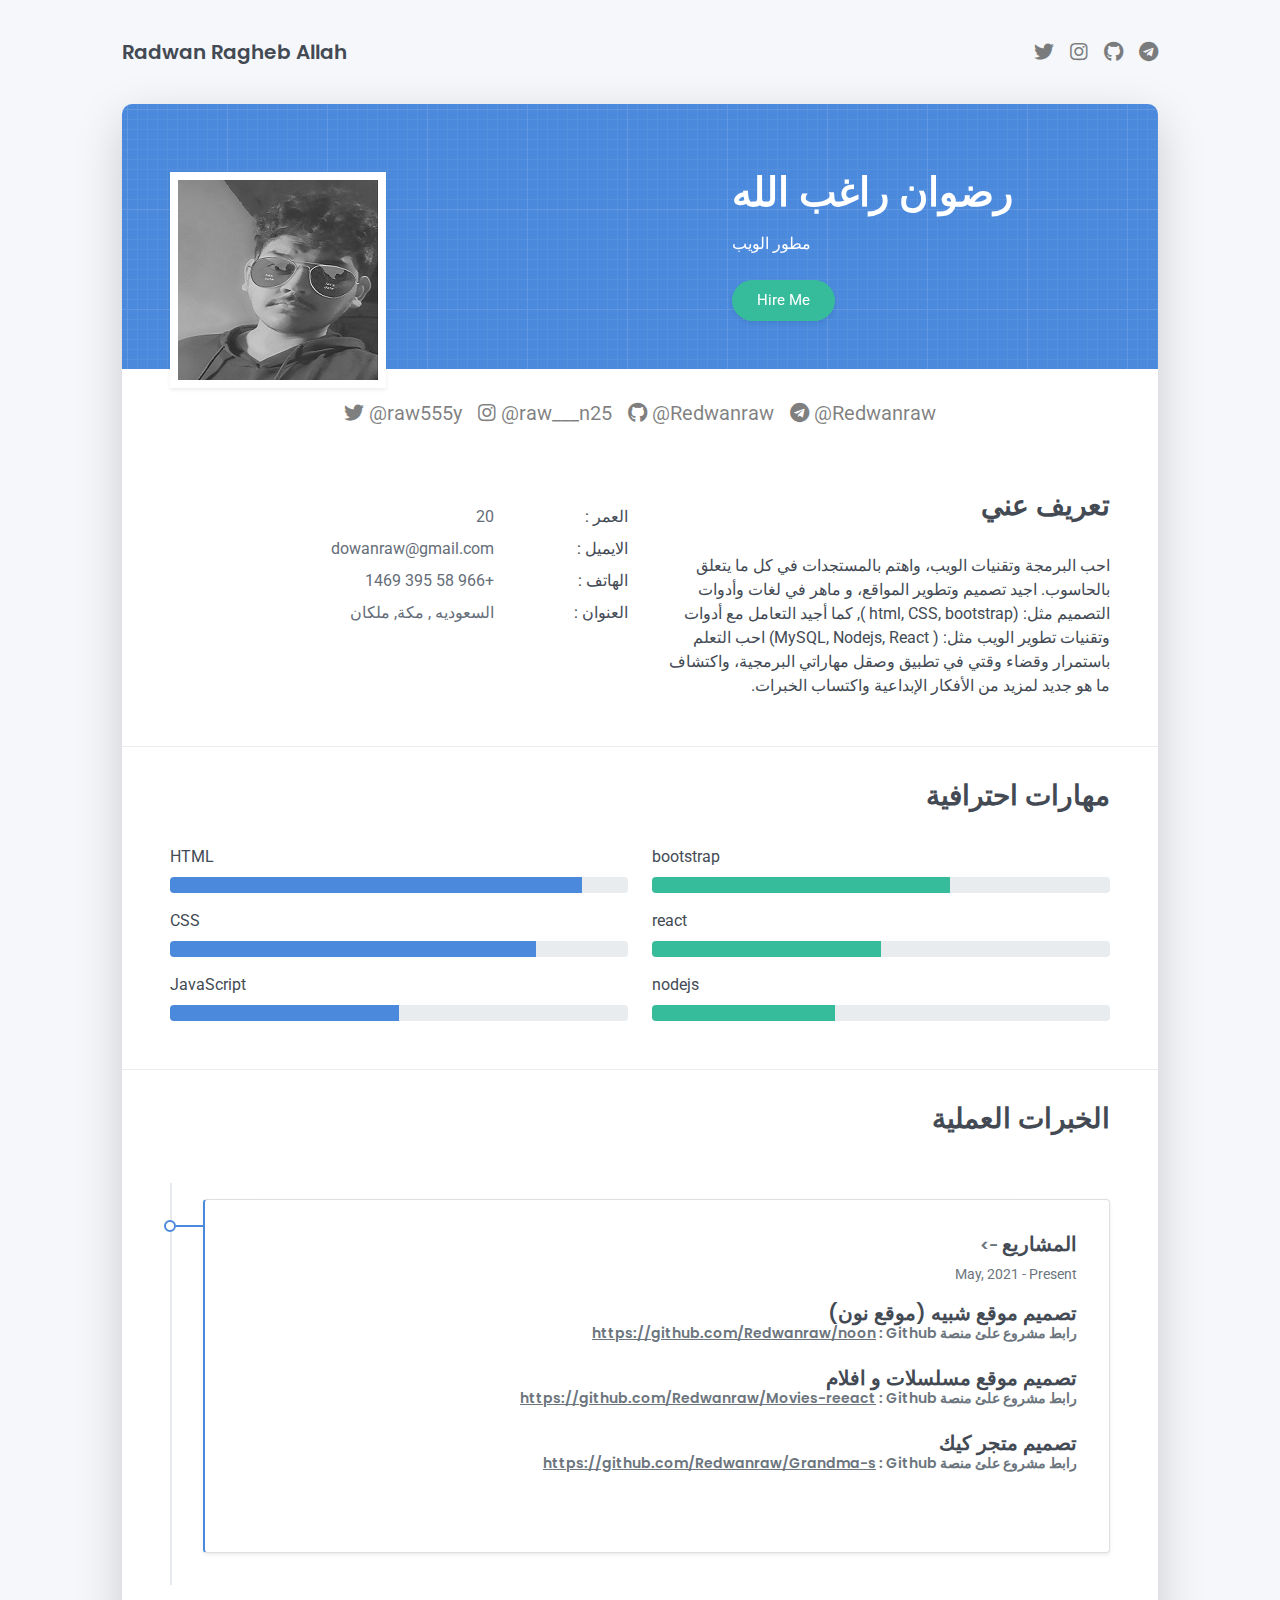
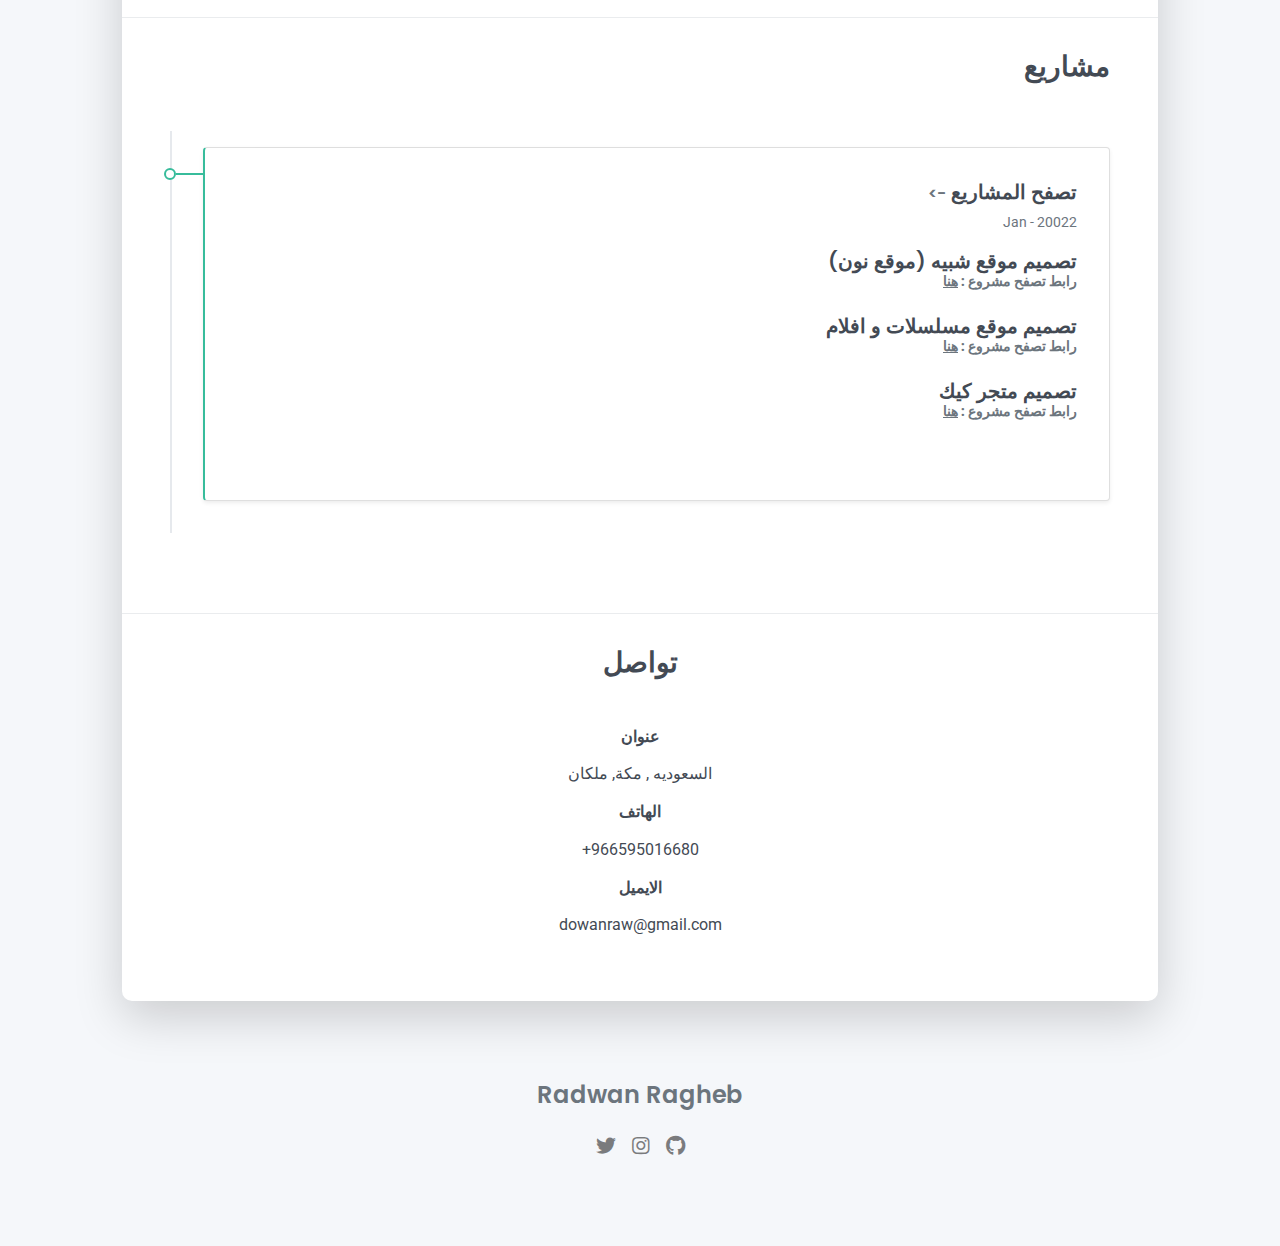
==== index.html @ 46ef8366 "abb 1" ====
<!DOCTYPE html>
<html lang="en-US">
  <head>
    <meta charset="UTF-8">
    <meta http-equiv="X-UA-Compatible" content="IE=edge">
    <meta name="viewport" content="width=device-width, initial-scale=1">
    <title>my cv</title>
    <link rel="preconnect" href="https://fonts.gstatic.com" crossorigin="crossorigin"/>
    <link rel="preload" as="style" href="https://fonts.googleapis.com/css2?family=Poppins:wght@600&amp;family=Roboto:wght@300;400;500;700&amp;display=swap"/>
    <link rel="stylesheet" href="https://fonts.googleapis.com/css2?family=Poppins:wght@600&amp;family=Roboto:wght@300;400;500;700&amp;display=swap" media="print" onload="this.media='all'"/>
    <noscript>
      <link rel="stylesheet" href="https://fonts.googleapis.com/css2?family=Poppins:wght@600&amp;family=Roboto:wght@300;400;500;700&amp;display=swap"/>
    </noscript>
    <link href="css/font-awesome/css/all.min.css?ver=1.2.0" rel="stylesheet">
    <link href="css/bootstrap.min.css?ver=1.2.0" rel="stylesheet">
    <link href="css/aos.css?ver=1.2.0" rel="stylesheet">
    <link href="css/main.css?ver=1.2.0" rel="stylesheet">
    <noscript>
      <style type="text/css">
        [data-aos] {
            opacity: 1 !important;
            transform: translate(0) scale(1) !important;
        }
      </style>
    </noscript>
  </head>
  <body id="top">
    <header class="d-print-none" >
      <div class="container text-center text-lg-left">
        <div class="py-3 clearfix">
          <h1 class="site-title mb-0">Radwan Ragheb Allah</h1>
          <div class="site-nav">
            <nav role="navigation">
              <ul class="nav justify-content-center">
                <li class="nav-item"><a class="nav-link" href="https://twitter.com/raw555y" title="Twitter"><i class="fab fa-twitter"></i><span class="menu-title sr-only">Twitter</span></a>
                </li>
                <li class="nav-item"><a class="nav-link" href="https://www.instagram.com/raw___n25" title="Instagram"><i class="fab fa-instagram"></i><span class="menu-title sr-only">Instagram</span></a>
                </li>
                <li class="nav-item"><a class="nav-link" href="https://github.com/Redwanraw" title="Github"><i
                      class="fab fa-github"></i><span class="menu-title sr-only">Github</span></a>
                </li>
                <li class="nav-item"><a class="nav-link" href="https://github.com/Redwanraw" title="Telegram"><i
                      class="fab fa-telegram"></i><span class="menu-title sr-only">Github</span></a>
                </li>
              </ul>
            </nav>
          </div>
        </div>
      </div>
    </header>
    <div class="page-content">
      <div class="container">
<div class="cover shadow-lg bg-white" >
  <div class="cover-bg p-3 p-lg-4 text-white">
    <div class="row">
      <div class="col-lg-4 col-md-5" >
        <div class="avatar hover-effect bg-white shadow-sm p-1"><img src="images/avatar.jpg" width="200" height="200"/></div>
      </div>
      <div class="col-md-4 offset-md-3 text-center text-md-start" dir="rtl">
        <h2 class="h1 mt-2" data-aos="fade-left" data-aos-delay="0">رضوان راغب الله</h2>
        <p data-aos="fade-left" data-aos-delay="100">مطور الويب</p>
        <div class="d-print-none" data-aos="fade-left" data-aos-delay="200">
          <a class="btn btn-success shadow-sm mt-1" href="#contact">Hire Me</a></div>
      </div>
    </div>
  </div>
  <br/>
            <div class=" clearfix" >
              <nav role="navigation">
                <ul class="nav justify-content-center">
                  <li class="nav-item"><a class="nav-link" href="https://twitter.com/raw555y" title="Twitter"><i
                        class="fab fa-twitter"></i> @raw555y<span class="menu-title sr-only">Twitter</span></a>
                  </li>
                  <li class="nav-item"><a class="nav-link" href="https://www.instagram.com/raw___n25" title="Instagram"><i
                        class="fab fa-instagram"></i> @raw___n25<span class="menu-title sr-only">Instagram</span></a>
                  </li>
                  <li class="nav-item"><a class="nav-link" href="https://github.com/Redwanraw" title="Github"><i
                        class="fab fa-github"></i> @Redwanraw<span class="menu-title sr-only">Github</span></a>
                  </li>
                  <li class="nav-item"><a class="nav-link" href="https://t.me/redwanraw" title="Telegram"><i
                        class="fab fa-telegram"></i> @Redwanraw<span class="menu-title sr-only">Github</span></a>
                  </li>
                </ul>
              </nav>
            </div>

  <div class="about-section pt-4 px-3 px-lg-4 mt-1" dir="rtl">
    <div class="row">
      <div class="col-md-6">
        <h2 class="h3 mb-3">تعريف عني</h2>
        <p>احب البرمجة وتقنيات الويب، واهتم بالمستجدات في كل ما يتعلق بالحاسوب.
        اجيد تصميم وتطوير المواقع، و ماهر في لغات وأدوات التصميم مثل: (html, CSS, bootstrap ),
        كما أجيد التعامل مع أدوات وتقنيات تطوير الويب مثل: ( MySQL, Nodejs, React) احب التعلم باستمرار وقضاء وقتي في
        تطبيق وصقل مهاراتي البرمجية، واكتشاف ما هو جديد لمزيد من الأفكار الإبداعية واكتساب الخبرات. </p>
      </div>
      <div class="col-md-5 offset-md-1" dir="rtl">
        <div class="row mt-2">
          <div class="col-sm-4">
            <div class="pb-1">العمر :</div>
          </div>
          <div class="col-sm-8">
            <div class="pb-1 text-secondary">20</div>
          </div>
          <div class="col-sm-4">
            <div class="pb-1">الايميل :</div>
          </div>
          <div class="col-sm-8">
            <div class="pb-1 text-secondary">dowanraw@gmail.com</div>
          </div>
          <div class="col-sm-4">
            <div class="pb-1"> الهاتف :</div>
          </div>
          <div class="col-sm-8">
            <div class="pb-1 text-secondary">+966 58 395 1469</div>
          </div>
          <div class="col-sm-4">
            <div class="pb-1"> العنوان :</div>
          </div>
          <div class="col-sm-8">
            <div class="pb-1 text-secondary">السعوديه , مكة, ملكان</div>
          </div>
        </div>
      </div>
    </div>
  </div>
  <hr class="d-print-none"/>
  <div class="skills-section px-3 px-lg-4">
    <h2 class="h3 mb-3" dir="rtl">مهارات احترافية</h2>
    <div class="row">
      <div class="col-md-6">
        <div class="mb-2"><span>HTML</span>
          <div class="progress my-1">
            <div class="progress-bar bg-primary" role="progressbar" data-aos="zoom-in-right" data-aos-delay="100" data-aos-anchor=".skills-section" style="width: 90%" aria-valuenow="90" aria-valuemin="0" aria-valuemax="100"></div>
          </div>
        </div>
        <div class="mb-2"><span>CSS</span>
          <div class="progress my-1">
            <div class="progress-bar bg-primary" role="progressbar" data-aos="zoom-in-right" data-aos-delay="200" data-aos-anchor=".skills-section" style="width: 80%" aria-valuenow="80" aria-valuemin="0" aria-valuemax="100"></div>
          </div>
        </div>
        <div class="mb-2"><span>JavaScript</span>
          <div class="progress my-1">
            <div class="progress-bar bg-primary" role="progressbar" data-aos="zoom-in-right" data-aos-delay="300" data-aos-anchor=".skills-section" style="width: 50%" aria-valuenow="50" aria-valuemin="0" aria-valuemax="100"></div>
          </div>
        </div>
      </div>
      <div class="col-md-6">
        <div class="mb-2"><span>bootstrap</span>
          <div class="progress my-1">
            <div class="progress-bar bg-success" role="progressbar" data-aos="zoom-in-right" data-aos-delay="400" data-aos-anchor=".skills-section" style="width: 65%" aria-valuenow="60" aria-valuemin="0" aria-valuemax="100"></div>
          </div>
        </div>
        <div class="mb-2"><span>react</span>
          <div class="progress my-1">
            <div class="progress-bar bg-success" role="progressbar" data-aos="zoom-in-right" data-aos-delay="500" data-aos-anchor=".skills-section" style="width: 50%" aria-valuenow="50" aria-valuemin="0" aria-valuemax="100"></div>
          </div>
        </div>
        <div class="mb-2"><span>nodejs</span>
          <div class="progress my-1">
            <div class="progress-bar bg-success" role="progressbar" data-aos="zoom-in-right" data-aos-delay="600" data-aos-anchor=".skills-section" style="width: 40%" aria-valuenow="40" aria-valuemin="0" aria-valuemax="100"></div>
          </div>
        </div>
      </div>
    </div>
  </div>
  <hr class="d-print-none"/>
  <div class="work-experience-section px-3 px-lg-4" dir="rtl">
    <h2 class="h3 mb-4">الخبرات العملية</h2>
    <div class="timeline">
      <div class="timeline-card timeline-card-primary card shadow-sm">
        <div class="card-body">
          <div class="h5 mb-1">المشاريع<span class="text-muted h6"> -></span></div>
          <div class="text-muted text-small mb-2">May, 2021 - Present</div>
          <div class="h5 mb-4">
                      تصميم موقع شبيه (موقع نون) 
                      
                      <div class="text-muted text-small ">  رابط مشروع علئ منصة Github :
                        <a class="text-muted text-small" href="https://github.com/Redwanraw/noon"
                        dir="ltr">https://github.com/Redwanraw/noon</a>
                      </div>
                      <br />
                      تصميم موقع مسلسلات و افلام 
                      <div class="text-muted text-small ">رابط مشروع علئ منصة Github :
                      <a class="text-muted text-small" href="https://github.com/Redwanraw/Movies-reeact" 
                      dir="ltr" >https://github.com/Redwanraw/Movies-reeact</a>
                      </div>
                      <br />
                      تصميم متجر كيك 
                      
                      <div class="text-muted text-small ">رابط مشروع علئ منصة Github :
                      <a class="text-muted text-small" href="https://github.com/Redwanraw/Grandma-s" 
                      dir="ltr">https://github.com/Redwanraw/Grandma-s</a>
                      </div>
        </div>
        </div>
      </div>
    </div>
  </div>
  <hr class="d-print-none"/>
  <div class="page-break"></div>
  <div class="education-section px-3 px-lg-4 pb-4" dir="rtl">
    <h2 class="h3 mb-4">مشاريع</h2>
    <div class="timeline">
      <div class="timeline-card timeline-card-success card shadow-sm">
        <div class="card-body">
          <div class="h5 mb-1">تصفح المشاريع <span class="text-muted h6">-></span></div>
            <div class="text-muted text-small mb-2">20022 - Jan</div>
                      <div class="h5 mb-4">
                        تصميم موقع شبيه (موقع نون)
                      
                        <div class="text-muted text-small "> رابط تصفح مشروع :
                          <a class="text-muted text-small" href="./noon/index.html"
                            dir="ltr">هنا</a>
                        </div>
                        <br />
                        تصميم موقع مسلسلات و افلام
                        <div class="text-muted text-small ">رابط تصفح مشروع  :
                          <a class="text-muted text-small" href="https://gorgeous-capitol-reef-68055.herokuapp.com/Api"
                            dir="ltr">هنا</a>
                        </div>
                        <br />
                        تصميم متجر كيك
                      
                        <div class="text-muted text-small ">رابط تصفح مشروع  :
                          <a class="text-muted text-small" href="./Cake-store/index.html"
                            dir="ltr">هنا</a>
                        </div>
                      </div>
          </div>
      </div>
    </div>

  </div>
  <hr class="d-print-none"/>
  <div class="contant-section px-3 px-lg-4 pb-4" id="contact">
    <h2 class="h3 text-center ">تواصل</h2>
    <div class="row">
      <div class="col-md-7 d-print-none">
        <div class="my-2">
        </div>
      </div>
      <div class="text-center">
        <div class="mt-2">
          <h3 class="h6">عنوان </h3>
          <div class="pb-2 ">السعوديه , مكة, ملكان</div>
          <h3 class="h6">الهاتف</h3>
          <div class="pb-2 ">+966595016680</div>
          <h3 class="h6">الايميل</h3>
          <div class="pb-2 ">dowanraw@gmail.com</div>
        </div>
      </div>
      <div class="col d-none d-print-block">
        <div class="mt-2">
          <div>
            <div class="mb-2">
              <div class="text-dark"><i class="fab fa-twitter mr-1"></i><span>https://twitter.com/raw555y</span>
              </div>
            </div>
            <div class="mb-2">
              <div class="text-dark"><i class="fab fa-instagram mr-1"></i><span>https://www.instagram.com/raw___n25</span>
              </div>
            </div>
            <div class="mb-2">
              <div class="text-dark"><i class="fab fa-github mr-1"></i><span>https://github.com/Redwanraw</span>
              </div>
            </div>
          </div>
        </div>
      </div>
    </div>
  </div>
</div></div>
    </div>
    <footer class="pt-4 pb-4 text-muted text-center d-print-none">
      <div class="container">
        <div class="my-3">
          <div class="h4">Radwan Ragheb</div>
          <div class="footer-nav">
            <nav role="navigation">
              <ul class="nav justify-content-center">
                <li class="nav-item"><a class="nav-link" href="https://twitter.com/raw555y" title="Twitter"><i class="fab fa-twitter"></i><span class="menu-title sr-only">Twitter</span></a>
                </li>
                <li class="nav-item"><a class="nav-link" href="https://www.instagram.com/raw___n25" title="Instagram"><i class="fab fa-instagram"></i><span class="menu-title sr-only">Instagram</span></a>
                </li>
                <li class="nav-item"><a class="nav-link" href="https://github.com/Redwanraw" title="Github"><i class="fab fa-github"></i><span class="menu-title sr-only">Github</span></a>
                </li>
              </ul>
            </nav>
          </div>
        </div>
      </div>
    </footer>
    <script src="scripts/bootstrap.bundle.min.js?ver=1.2.0"></script>
    <script src="scripts/aos.js?ver=1.2.0"></script>
    <script src="scripts/main.js?ver=1.2.0"></script>
  </body>
</html>
---- css/main.css ----
/* Buttons */
/* Inputs */
/* Timeline custom component */
.timeline {
  border-left: 2px solid #E6E9ED;
  padding: 1rem 0; }

.timeline-card {
  position: relative;
  margin-left: 31px;
  border-left: 2px solid;
  margin-bottom: 2rem; }

.timeline-card:last-child {
  margin-bottom: 1rem; }

.timeline-card:before {
  content: '';
  display: inline-block;
  position: absolute;
  background-color: #fff;
  border-radius: 10px;
  width: 12px;
  height: 12px;
  top: 20px;
  left: -41px;
  border: 2px solid;
  z-index: 2; }

.timeline-card:after {
  content: '';
  display: inline-block;
  position: absolute;
  background-color: currentColor;
  width: 29px;
  height: 2px;
  top: 25px;
  left: -29px;
  z-index: 1; }

.timeline-card-primary {
  border-left-color: #4A89DC; }

.timeline-card-primary:before {
  border-color: #4A89DC; }

.timeline-card-primary:after {
  background-color: #4A89DC; }

.timeline-card-success {
  border-left-color: #37BC9B; }

.timeline-card-success:before {
  border-color: #37BC9B; }

.timeline-card-success:after {
  background-color: #37BC9B; }

html {
  scroll-behavior: smooth; }

.site-title {
  font-size: 1.25rem;
  line-height: 2.5rem; }

.nav-link {
  padding: 0;
  font-size: 1.25rem;
  line-height: 2.5rem;
  color: rgba(0, 0, 0, 0.5); }

.nav-link:hover,
.nav-link:focus,
.active .nav-link {
  color: rgba(0, 0, 0, 0.8); }

.nav-item + .nav-item {
  margin-left: 1rem; }

.cover {
  border-radius: 10px; }

.cover-bg {
  background-color: #4A89DC;
  background-image: url("data:image/svg+xml,%3Csvg xmlns='http://www.w3.org/2000/svg' width='100' height='100' viewBox='0 0 100 100'%3E%3Cg fill-rule='evenodd'%3E%3Cg fill='%23ffffff' fill-opacity='0.12'%3E%3Cpath opacity='.5' d='M96 [base64] 0v-9h-9v9h9zm-10 0v-9h-9v9h9zm-10 0v-9h-9v9h9zm-10 0v-9h-9v9h9zm-10 0v-9h-9v9h9zm-10 0v-9h-9v9h9zm-10 0v-9h-9v9h9zm-10 0v-9h-9v9h9zm-9-10h9v-9h-9v9zm10 0h9v-9h-9v9zm10 0h9v-9h-9v9zm10 0h9v-9h-9v9zm10 0h9v-9h-9v9zm10 0h9v-9h-9v9zm10 0h9v-9h-9v9zm10 0h9v-9h-9v9zm9-10v-9h-9v9h9zm-10 0v-9h-9v9h9zm-10 0v-9h-9v9h9zm-10 0v-9h-9v9h9zm-10 0v-9h-9v9h9zm-10 0v-9h-9v9h9zm-10 0v-9h-9v9h9zm-10 0v-9h-9v9h9zm-9-10h9v-9h-9v9zm10 0h9v-9h-9v9zm10 0h9v-9h-9v9zm10 0h9v-9h-9v9zm10 0h9v-9h-9v9zm10 0h9v-9h-9v9zm10 0h9v-9h-9v9zm10 0h9v-9h-9v9zm9-10v-9h-9v9h9zm-10 0v-9h-9v9h9zm-10 0v-9h-9v9h9zm-10 0v-9h-9v9h9zm-10 0v-9h-9v9h9zm-10 0v-9h-9v9h9zm-10 0v-9h-9v9h9zm-10 0v-9h-9v9h9zm-9-10h9v-9h-9v9zm10 0h9v-9h-9v9zm10 0h9v-9h-9v9zm10 0h9v-9h-9v9zm10 0h9v-9h-9v9zm10 0h9v-9h-9v9zm10 0h9v-9h-9v9zm10 0h9v-9h-9v9zm9-10v-9h-9v9h9zm-10 0v-9h-9v9h9zm-10 0v-9h-9v9h9zm-10 0v-9h-9v9h9zm-10 0v-9h-9v9h9zm-10 0v-9h-9v9h9zm-10 0v-9h-9v9h9zm-10 0v-9h-9v9h9zm-9-10h9v-9h-9v9zm10 0h9v-9h-9v9zm10 0h9v-9h-9v9zm10 0h9v-9h-9v9zm10 0h9v-9h-9v9zm10 0h9v-9h-9v9zm10 0h9v-9h-9v9zm10 0h9v-9h-9v9z'/%3E%3Cpath d='M6 5V0H5v5H0v1h5v94h1V6h94V5H6z'/%3E%3C/g%3E%3C/g%3E%3C/svg%3E");
  border-radius: 10px 10px 0 0; }

.avatar {
  max-width: 216px;
  max-height: 216px;
  margin-top: 20px;
  text-align: center;
  margin-left: auto;
  margin-right: auto; }

.avatar img {
  /* Safari 6.0 - 9.0 */
  filter: grayscale(100%); }

footer a:not(.nav-link) {
  color: inherit;
  border-bottom: 1px dashed;
  text-decoration: none;
  cursor: pointer; }

@media (min-width: 48em) {
  .site-title {
    float: left; }
  .site-nav {
    float: right; }
  .avatar {
    margin-bottom: -80px;
    margin-left: 0; } }

@media print {
  body {
    background-color: #fff; }
  .container {
    width: auto;
    max-width: 100%;
    padding: 0; }
  .cover, .cover-bg {
    border-radius: 0; }
  .cover.shadow-lg {
    box-shadow: none !important; }
  .cover-bg {
    padding: 5rem !important;
    padding-bottom: 10px !important; }
  .avatar {
    margin-top: -10px; }
  .about-section {
    padding: 6.5rem 5rem 2rem !important; }
  .skills-section,
  .work-experience-section,
  .education-section,
  .contant-section {
    padding: 1.5rem 5rem 2rem !important; }
  .page-break {
    padding-top: 5rem;
    page-break-before: always; } }
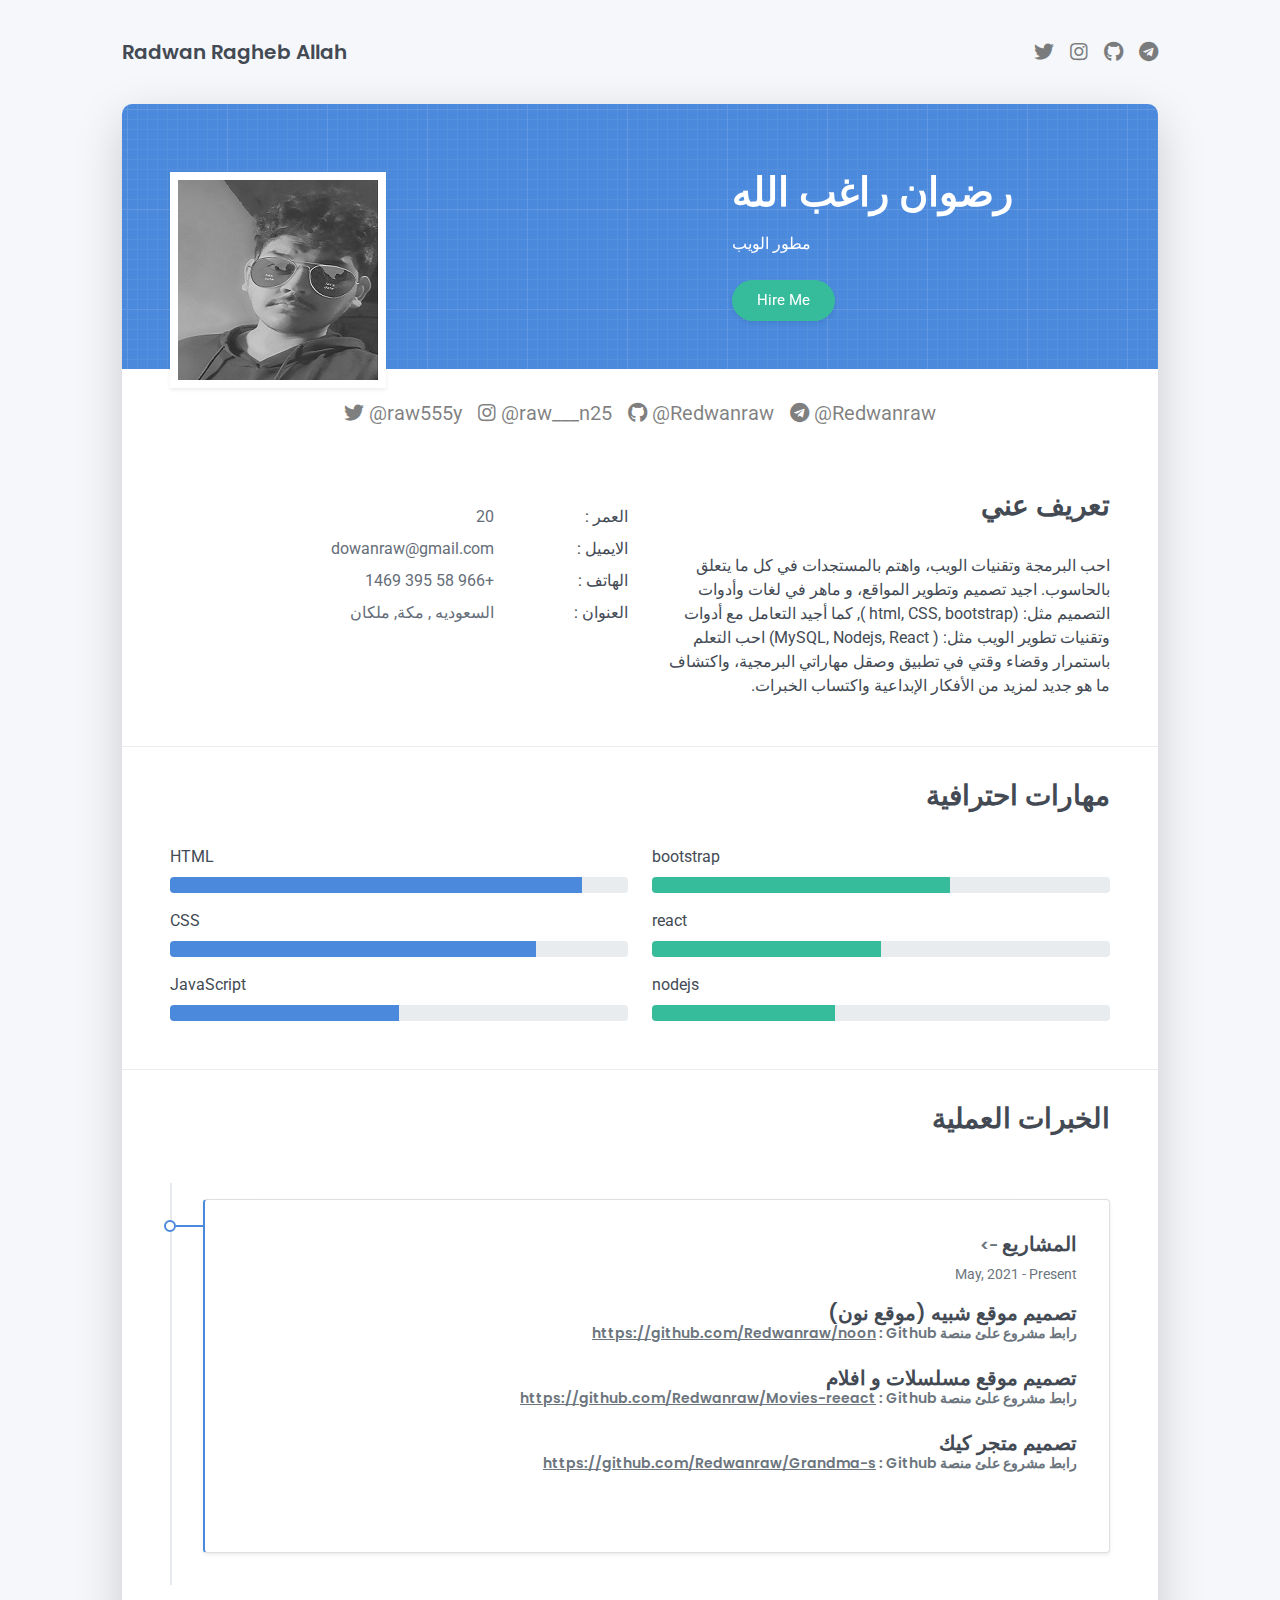
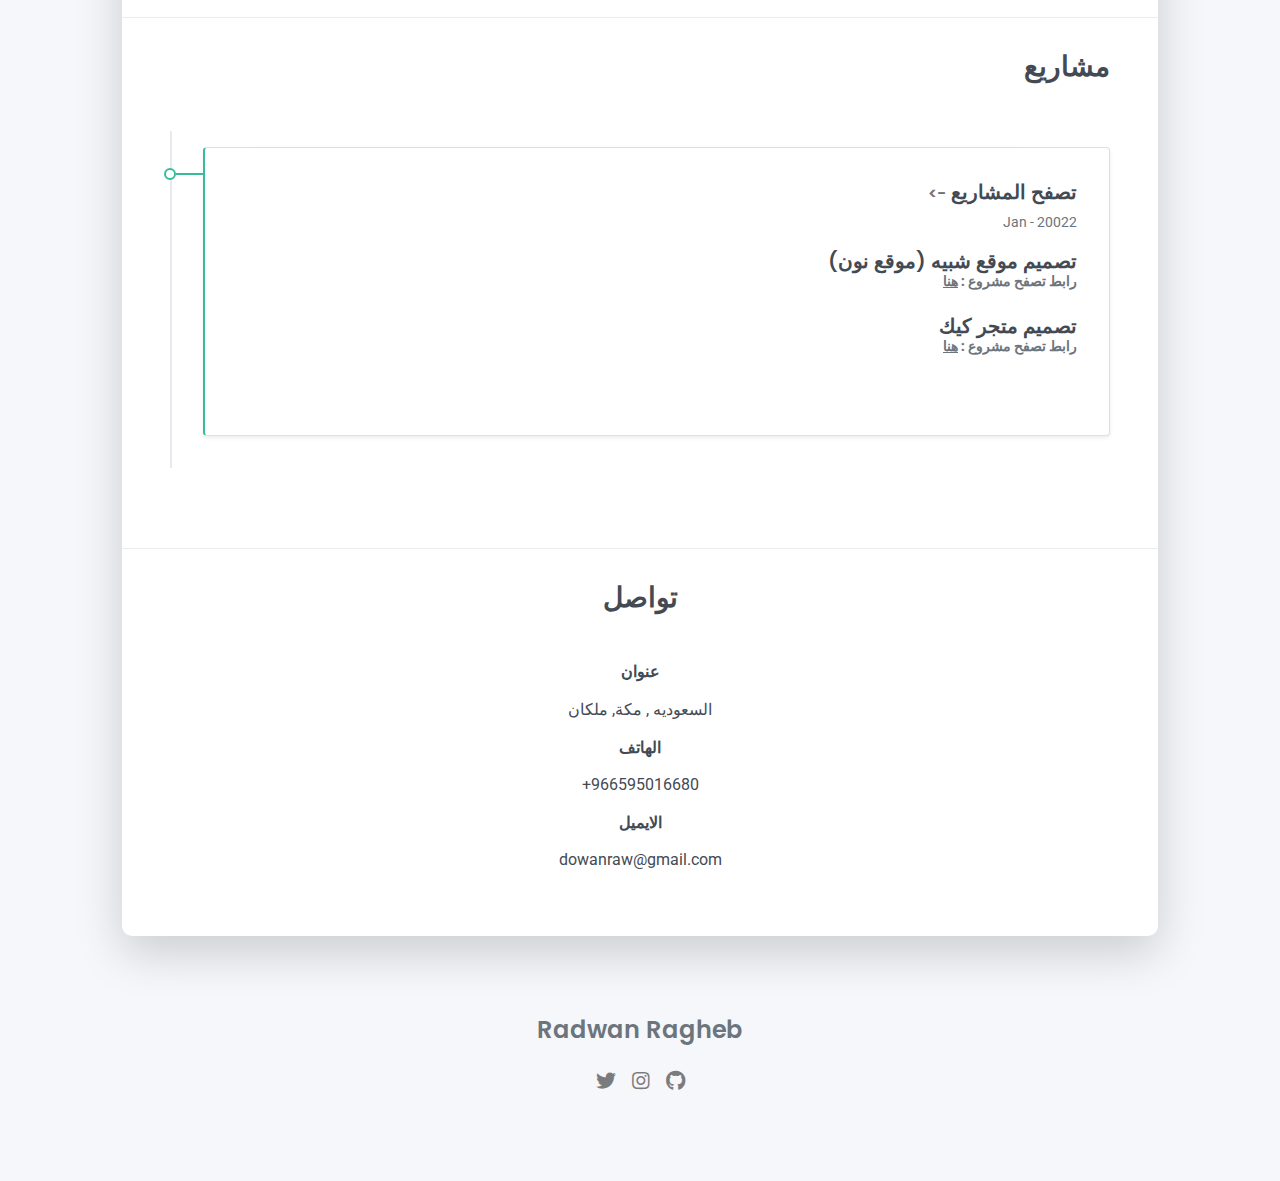
==== commit 6855d95e: "3" ====
--- a/index.html
+++ b/index.html
@@ -212,12 +212,7 @@
                           <a class="text-muted text-small" href="./noon/index.html"
                             dir="ltr">هنا</a>
                         </div>
-                        <br />
-                        تصميم موقع مسلسلات و افلام
-                        <div class="text-muted text-small ">رابط تصفح مشروع  :
-                          <a class="text-muted text-small" href="https://gorgeous-capitol-reef-68055.herokuapp.com/Api"
-                            dir="ltr">هنا</a>
-                        </div>
+        
                         <br />
                         تصميم متجر كيك
                       
@@ -294,4 +289,4 @@
     <script src="scripts/aos.js?ver=1.2.0"></script>
     <script src="scripts/main.js?ver=1.2.0"></script>
   </body>
-</html>+</html>
